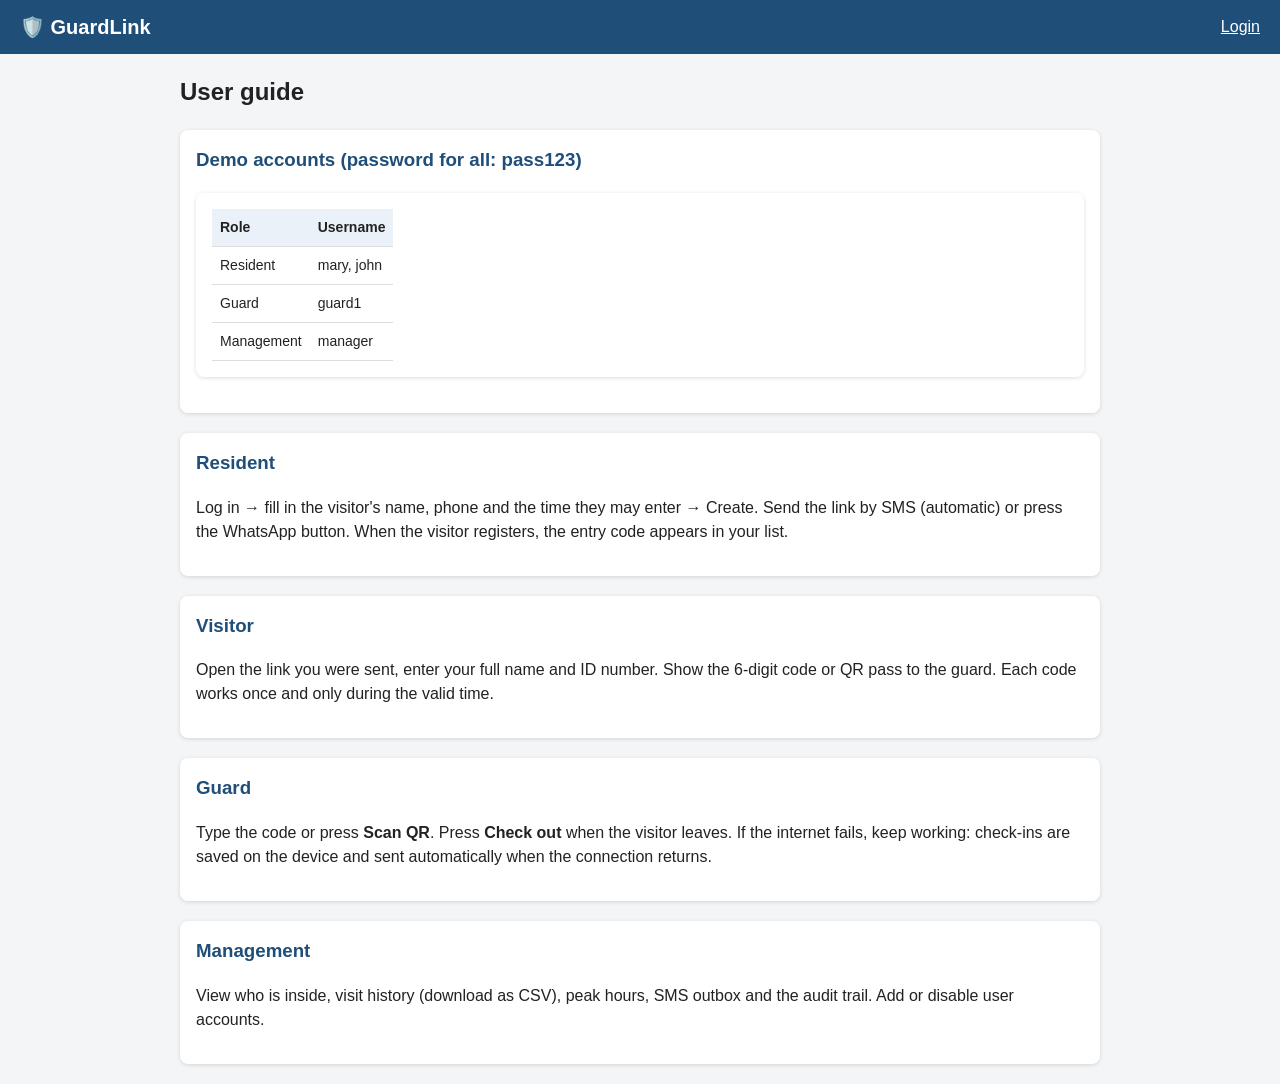
==== help.html @ f01a91e8 "GuardLink - visitor management system" ====
<!doctype html><html lang="en"><head><meta charset="utf-8"><meta name="viewport" content="width=device-width,initial-scale=1">
<title>Help - GuardLink</title><link rel="stylesheet" href="style.css"></head><body>
<header><a class="brand" href="index.html">🛡️ GuardLink</a><a href="login.php">Login</a></header>
<main><h2>User guide</h2>
<div class="card"><h3>Demo accounts (password for all: pass123)</h3>
<table><tr><th>Role</th><th>Username</th></tr><tr><td>Resident</td><td>mary, john</td></tr><tr><td>Guard</td><td>guard1</td></tr><tr><td>Management</td><td>manager</td></tr></table></div>
<div class="card"><h3>Resident</h3><p>Log in → fill in the visitor's name, phone and the time they may enter → Create. Send the link by SMS (automatic) or press the WhatsApp button. When the visitor registers, the entry code appears in your list.</p></div>
<div class="card"><h3>Visitor</h3><p>Open the link you were sent, enter your full name and ID number. Show the 6-digit code or QR pass to the guard. Each code works once and only during the valid time.</p></div>
<div class="card"><h3>Guard</h3><p>Type the code or press <b>Scan QR</b>. Press <b>Check out</b> when the visitor leaves. If the internet fails, keep working: check-ins are saved on the device and sent automatically when the connection returns.</p></div>
<div class="card"><h3>Management</h3><p>View who is inside, visit history (download as CSV), peak hours, SMS outbox and the audit trail. Add or disable user accounts.</p></div>
</main></body></html>
---- style.css ----
:root{--blue:#1f4e79;--light:#eaf1f8;--green:#2e8b57;--red:#c0392b}
*{box-sizing:border-box}
body{font-family:'Segoe UI',Arial,sans-serif;margin:0;background:#f3f5f7;color:#222;line-height:1.5}

header{background:var(--blue);color:#fff;padding:12px 20px;display:flex;justify-content:space-between;align-items:center}

header a{color:#fff}.brand{font-weight:bold;font-size:20px;text-decoration:none}

main{max-width:950px;margin:20px auto;padding:0 15px}

form,table,.card{background:#fff;padding:16px;border-radius:8px;width:100%;margin-bottom:20px;box-shadow:0 1px 4px #0002}

label{font-weight:600;font-size:14px}
input,select,button{padding:10px;margin:4px 0 10px;font-size:15px;width:100%;border:1px solid #bbb;border-radius:5px}
button,.btn{background:var(--blue);color:#fff;border:0;border-radius:5px;cursor:pointer;width:auto;padding:9px 16px;text-decoration:none;display:inline-block;font-size:15px}
button.red{background:var(--red)}button.green,.btn.green{background:var(--green)}
table{border-collapse:collapse;display:block;overflow-x:auto}th,td{border-bottom:1px solid #ddd;padding:8px;text-align:left;font-size:14px}
th{background:var(--light)}
.ok{background:#d4edda;padding:14px;border-radius:8px;font-weight:bold}
.no{background:#f8d7da;padding:14px;border-radius:8px;font-weight:bold}
.warn{background:#fff3cd;padding:10px;border-radius:8px}
.inline{padding:0;margin:0;box-shadow:none;background:none;display:inline}
#reader{display:none;max-width:320px;margin:10px 0}
.hero{background:linear-gradient(135deg,#1f4e79,#2e8b57);color:#fff;text-align:center;padding:70px 20px}
.hero h1{font-size:38px;margin:0 0 10px}.hero p{max-width:620px;margin:0 auto 25px;font-size:18px}
.hero .btn{background:#fff;color:var(--blue);font-weight:bold;margin:5px}
.grid{display:grid;grid-template-columns:repeat(auto-fit,minmax(220px,1fr));gap:18px}
.card h3{margin-top:0;color:var(--blue)}
.steps li{margin-bottom:8px}
footer{text-align:center;color:#666;padding:25px;font-size:14px}
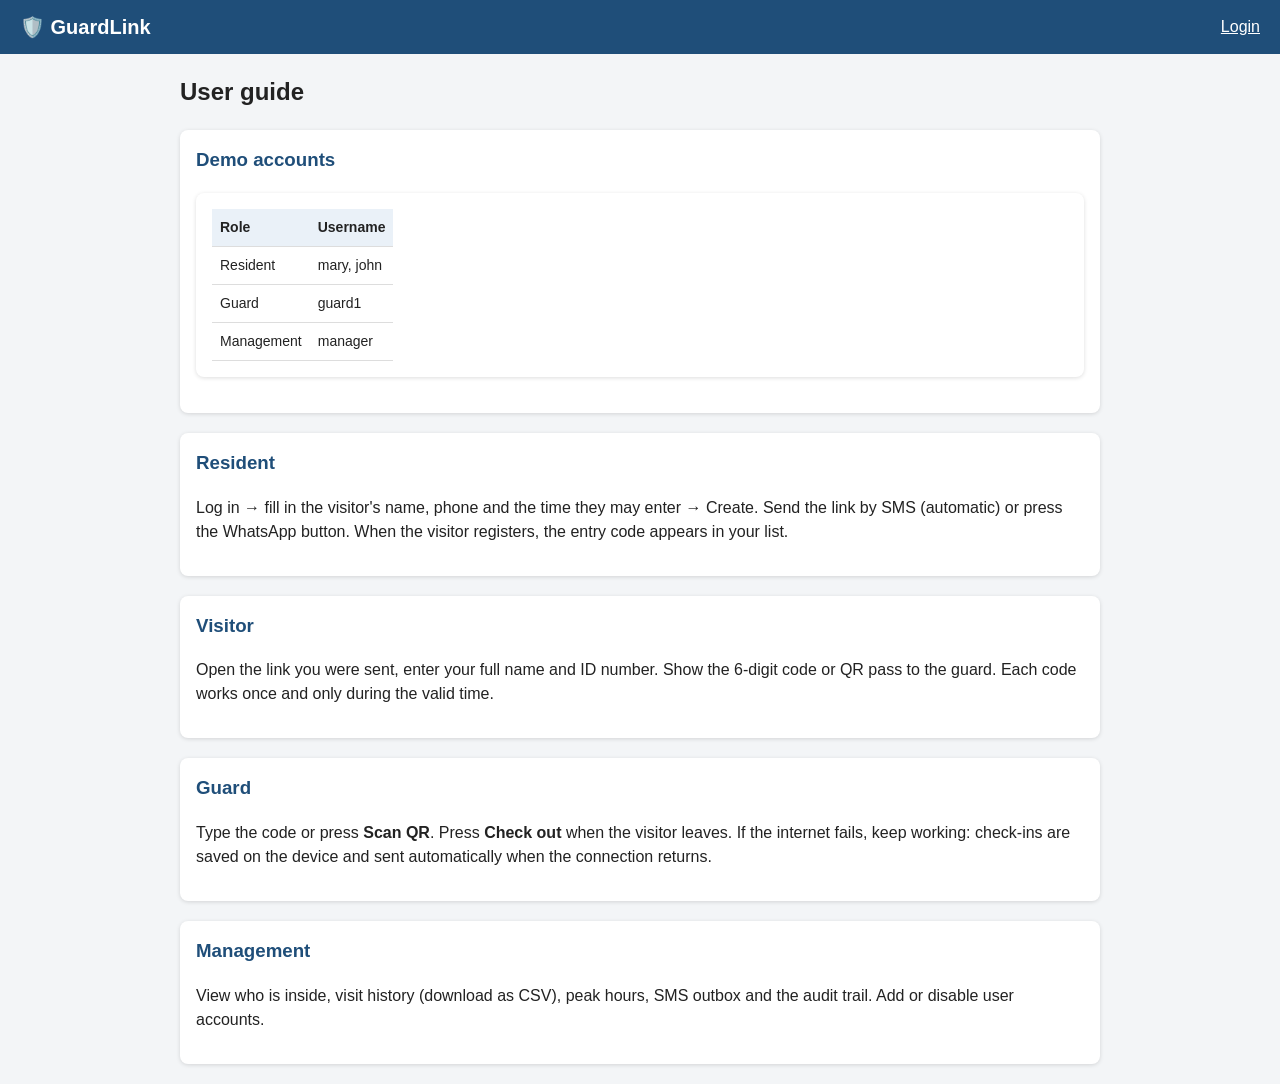
==== commit 694d1935: "Remove demo password from help page" ====
--- a/help.html
+++ b/help.html
@@ -2,7 +2,7 @@
 <title>Help - GuardLink</title><link rel="stylesheet" href="style.css"></head><body>
 <header><a class="brand" href="index.html">🛡️ GuardLink</a><a href="login.php">Login</a></header>
 <main><h2>User guide</h2>
-<div class="card"><h3>Demo accounts (password for all: pass123)</h3>
+<div class="card"><h3>Demo accounts</h3>
 <table><tr><th>Role</th><th>Username</th></tr><tr><td>Resident</td><td>mary, john</td></tr><tr><td>Guard</td><td>guard1</td></tr><tr><td>Management</td><td>manager</td></tr></table></div>
 <div class="card"><h3>Resident</h3><p>Log in → fill in the visitor's name, phone and the time they may enter → Create. Send the link by SMS (automatic) or press the WhatsApp button. When the visitor registers, the entry code appears in your list.</p></div>
 <div class="card"><h3>Visitor</h3><p>Open the link you were sent, enter your full name and ID number. Show the 6-digit code or QR pass to the guard. Each code works once and only during the valid time.</p></div>
